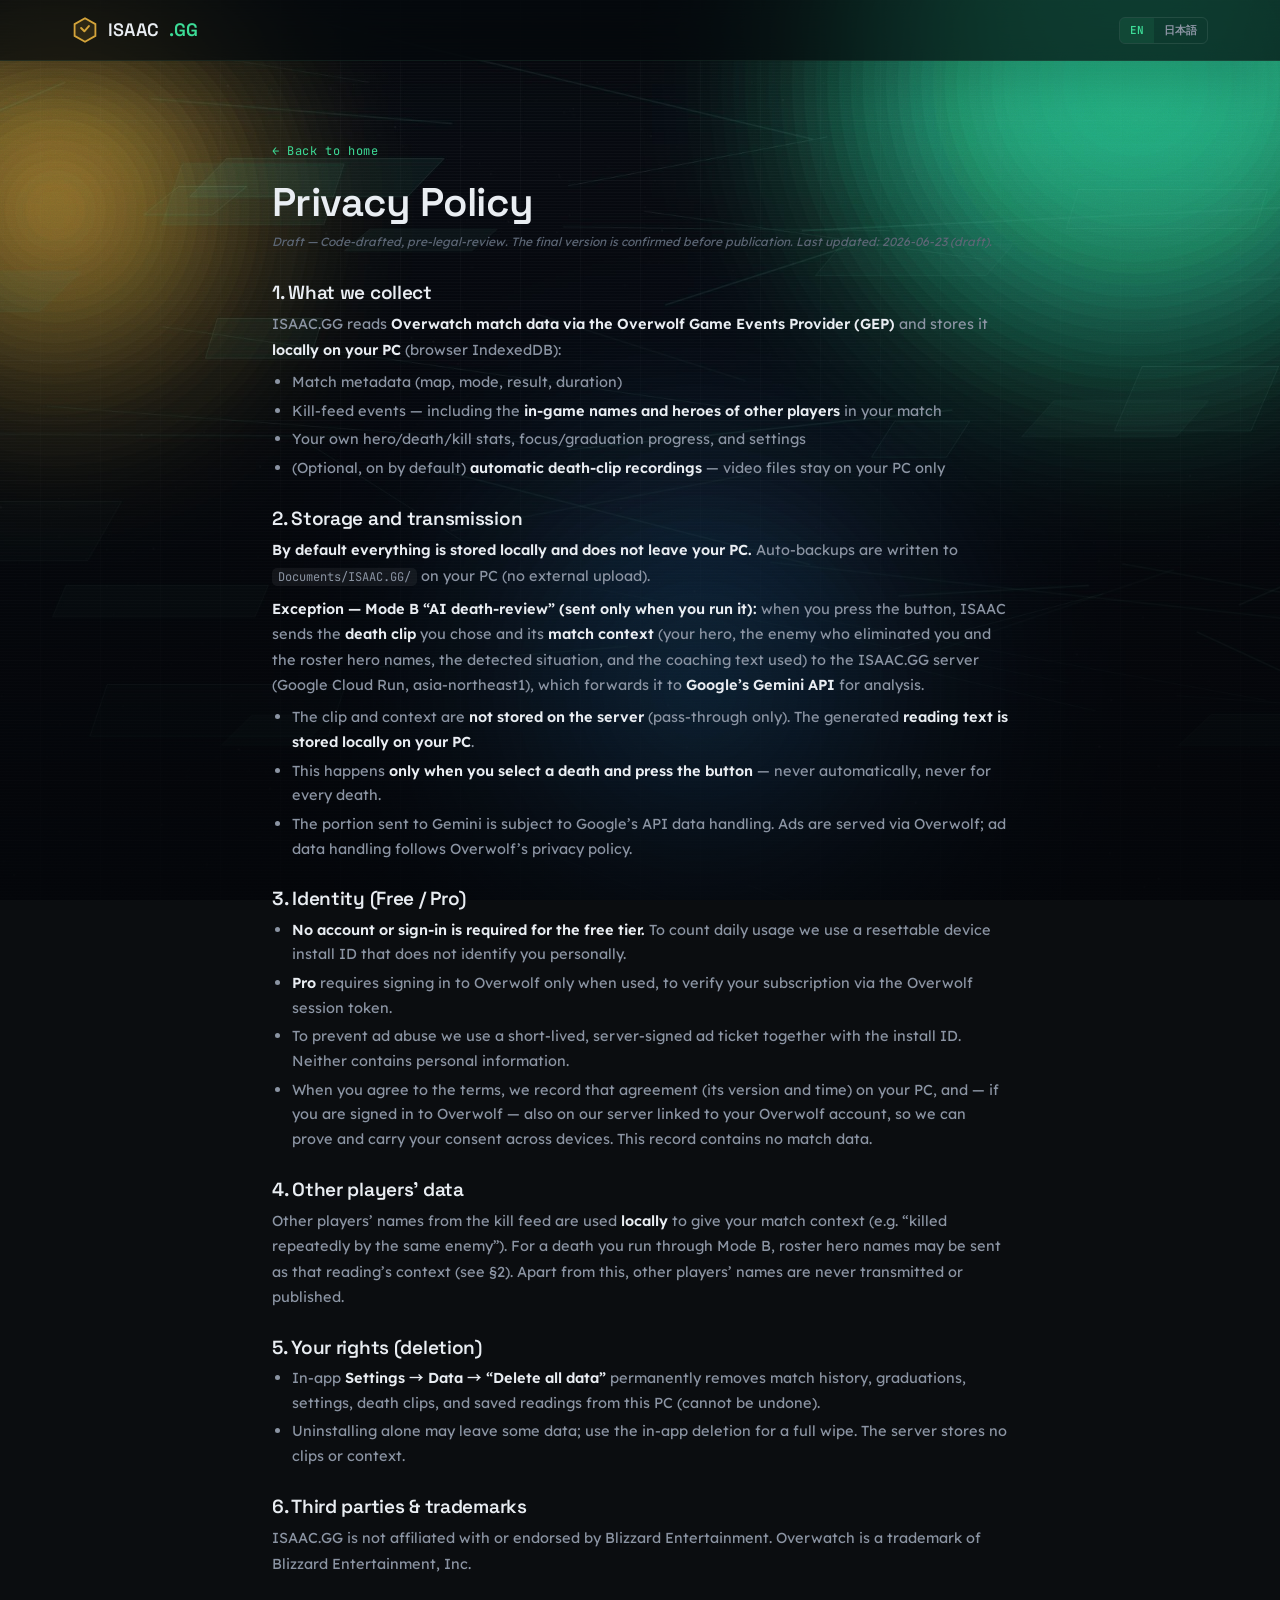
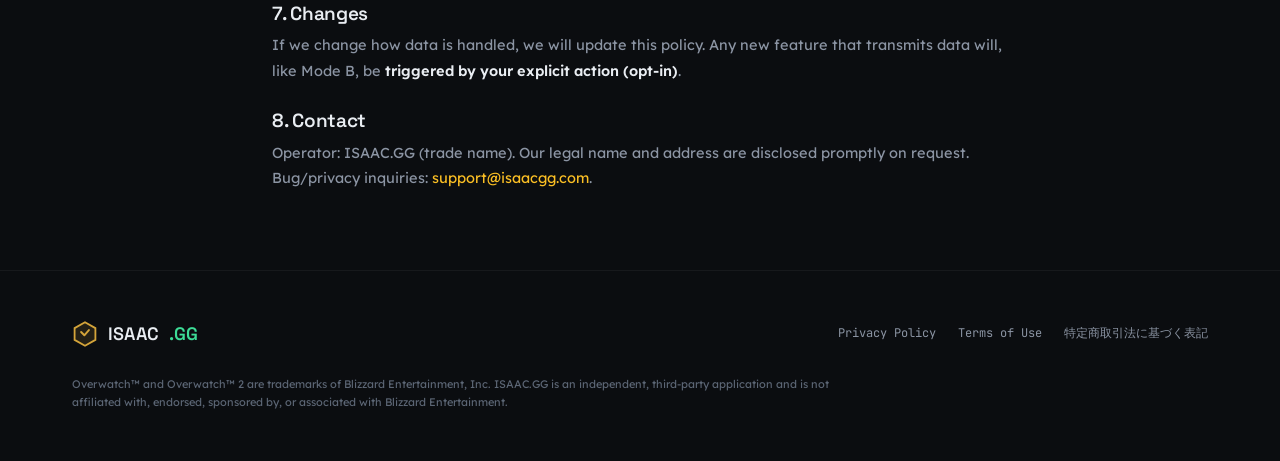
==== legal/privacy.html @ 97b81560 "ISAAC.GG marketing & legal site (initial) — static landing + privacy/terms/tokushoho (JA/EN). No app" ====
<!doctype html>
<html lang="en" class="lang-en">
  <head>
    <meta charset="utf-8" />
    <meta name="viewport" content="width=device-width, initial-scale=1" />
    <title>Privacy Policy — ISAAC.GG</title>
    <meta name="robots" content="index" />
    <link rel="preconnect" href="https://fonts.googleapis.com" />
    <link rel="preconnect" href="https://fonts.gstatic.com" crossorigin />
    <link href="https://fonts.googleapis.com/css2?family=Space+Grotesk:wght@500;600;700&family=Lexend:wght@300;400;500;600&family=JetBrains+Mono:wght@500;600&family=Noto+Sans+JP:wght@400;500;700&display=swap" rel="stylesheet" />
    <link rel="stylesheet" href="../style.css" />
  </head>
  <body>
    <div class="atm"></div>
    <div class="grain"></div>

    <header>
      <div class="wrap nav">
        <a class="brand" href="../index.html">
          <svg class="shield" viewBox="0 0 20 20" fill="none" aria-hidden="true">
            <path d="M10 1L18 5.5V14.5L10 19L2 14.5V5.5L10 1Z" stroke="#d4a43a" stroke-width="1.4" fill="rgba(212,164,58,0.12)" />
            <path d="M7 8.5L9.5 11L13 7" stroke="#d4a43a" stroke-width="1.5" stroke-linecap="round" stroke-linejoin="round" />
          </svg>
          ISAAC<span class="gg">.GG</span>
        </a>
        <div class="langsw" style="margin-left:auto">
          <button data-lang-btn="en">EN</button>
          <button data-lang-btn="ja">日本語</button>
        </div>
      </div>
    </header>

    <main class="legal">
      <div class="wrap">
        <a class="back" href="../index.html">← <span class="t-en">Back to home</span><span class="t-ja">ホームへ戻る</span></a>

        <!-- ===== English ===== -->
        <div class="t-en">
          <h1>Privacy Policy</h1>
          <p class="status">Draft — Code-drafted, pre-legal-review. The final version is confirmed before publication. Last updated: 2026-06-23 (draft).</p>

          <h2>1. What we collect</h2>
          <p>ISAAC.GG reads <b>Overwatch match data via the Overwolf Game Events Provider (GEP)</b> and stores it <b>locally on your PC</b> (browser IndexedDB):</p>
          <ul>
            <li>Match metadata (map, mode, result, duration)</li>
            <li>Kill-feed events — including the <b>in-game names and heroes of other players</b> in your match</li>
            <li>Your own hero/death/kill stats, focus/graduation progress, and settings</li>
            <li>(Optional, on by default) <b>automatic death-clip recordings</b> — video files stay on your PC only</li>
          </ul>

          <h2>2. Storage and transmission</h2>
          <p><b>By default everything is stored locally and does not leave your PC.</b> Auto-backups are written to <code>Documents/ISAAC.GG/</code> on your PC (no external upload).</p>
          <p><b>Exception — Mode B “AI death-review” (sent only when you run it):</b> when you press the button, ISAAC sends the <b>death clip</b> you chose and its <b>match context</b> (your hero, the enemy who eliminated you and the roster hero names, the detected situation, and the coaching text used) to the ISAAC.GG server (Google Cloud Run, asia-northeast1), which forwards it to <b>Google’s Gemini API</b> for analysis.</p>
          <ul>
            <li>The clip and context are <b>not stored on the server</b> (pass-through only). The generated <b>reading text is stored locally on your PC</b>.</li>
            <li>This happens <b>only when you select a death and press the button</b> — never automatically, never for every death.</li>
            <li>The portion sent to Gemini is subject to Google’s API data handling. Ads are served via Overwolf; ad data handling follows Overwolf’s privacy policy.</li>
          </ul>

          <h2>3. Identity (Free / Pro)</h2>
          <ul>
            <li><b>No account or sign-in is required for the free tier.</b> To count daily usage we use a resettable device install ID that does not identify you personally.</li>
            <li><b>Pro</b> requires signing in to Overwolf only when used, to verify your subscription via the Overwolf session token.</li>
            <li>To prevent ad abuse we use a short-lived, server-signed ad ticket together with the install ID. Neither contains personal information.</li>
            <li>When you agree to the terms, we record that agreement (its version and time) on your PC, and — if you are signed in to Overwolf — also on our server linked to your Overwolf account, so we can prove and carry your consent across devices. This record contains no match data.</li>
          </ul>

          <h2>4. Other players’ data</h2>
          <p>Other players’ names from the kill feed are used <b>locally</b> to give your match context (e.g. “killed repeatedly by the same enemy”). For a death you run through Mode B, roster hero names may be sent as that reading’s context (see §2). Apart from this, other players’ names are never transmitted or published.</p>

          <h2>5. Your rights (deletion)</h2>
          <ul>
            <li>In-app <b>Settings → Data → “Delete all data”</b> permanently removes match history, graduations, settings, death clips, and saved readings from this PC (cannot be undone).</li>
            <li>Uninstalling alone may leave some data; use the in-app deletion for a full wipe. The server stores no clips or context.</li>
          </ul>

          <h2>6. Third parties &amp; trademarks</h2>
          <p>ISAAC.GG is not affiliated with or endorsed by Blizzard Entertainment. Overwatch is a trademark of Blizzard Entertainment, Inc.</p>

          <h2>7. Changes</h2>
          <p>If we change how data is handled, we will update this policy. Any new feature that transmits data will, like Mode B, be <b>triggered by your explicit action (opt-in)</b>.</p>

          <h2>8. Contact</h2>
          <p>Operator: ISAAC.GG (trade name). Our legal name and address are disclosed promptly on request. Bug/privacy inquiries: <span class="blank">support@isaacgg.com</span>.</p>
        </div>

        <!-- ===== 日本語 ===== -->
        <div class="t-ja">
          <h1>プライバシーポリシー</h1>
          <p class="status">草案 — Code 起草・弁護士確認前。最終版は公開前に確定します。最終更新: 2026-06-23（草案）。</p>

          <h2>1. 収集する情報</h2>
          <p>ISAAC.GG は <b>Overwolf Game Events Provider (GEP) 経由で Overwatch の試合データ</b>を読み取り、<b>あなたの PC 内（ブラウザの IndexedDB）にローカル保存</b>します。</p>
          <ul>
            <li>試合のメタ情報（マップ・モード・勝敗・時間）</li>
            <li>キルフィード上のイベント（同じ試合の<b>他プレイヤーのゲーム内名・使用ヒーロー</b>を含みます）</li>
            <li>あなた自身のヒーロー・デス・キル等の統計、フォーカス／卒業の進捗、設定</li>
            <li>（任意・既定オン）<b>デス前後の自動録画クリップ</b>（動画ファイルはあなたの PC 内のみ）</li>
          </ul>

          <h2>2. 情報の保存場所と送信</h2>
          <p><b>既定ではすべてローカル保存で、あなたの PC を出ません。</b> 自動バックアップはあなたの PC の <code>Documents/ISAAC.GG/</code> に書き出されます（外部送信なし）。</p>
          <p><b>例外 — Mode B「AI デス読み解き」（実行したときだけ送信）：</b> ボタンを押したときに限り、選んだ<b>デスクリップ</b>とその<b>試合文脈</b>（あなたの使用ヒーロー、あなたを倒した敵とロスター上のヒーロー名、検出された戦況、読み解きに使うコーチング知識のテキスト）を ISAAC.GG のサーバー（Google Cloud Run, asia-northeast1）に送信し、サーバーが <b>Google の Gemini API</b> に転送して読み解きを生成します。</p>
          <ul>
            <li>クリップ・文脈は<b>サーバーに保存しません</b>（処理のための通過のみ）。生成された<b>読み解きテキストはあなたの PC にローカル保存</b>されます。</li>
            <li>送信は<b>あなたがデスを選んでボタンを押したときだけ</b>発生します。自動送信や全デスの送信はしません。</li>
            <li>Gemini への送信分は Google の API データ取り扱いに従います。広告は Overwolf 経由で表示され、その取り扱いは Overwolf のプライバシーポリシーに従います。</li>
          </ul>

          <h2>3. 身元の扱い（無料 / Pro）</h2>
          <ul>
            <li><b>無料の利用にアカウント登録・ログインは不要です。</b> 1 日の利用回数を数えるため、リセット可能な端末のインストール ID を用います（個人を特定しません）。</li>
            <li><b>Pro</b> を使うときのみ Overwolf へのログインが必要で、セッショントークンで購読の有無を確認します。</li>
            <li>広告の不正対策として、サーバー署名付きの一時的な広告チケットと上記インストール ID を用います。いずれも個人情報を含みません。</li>
            <li>規約に同意すると、その同意（バージョンと日時）をあなたの PC に記録し、Overwolf にログイン済みの場合はあなたの Overwolf アカウントに紐づけてサーバーにも保存します（同意の証跡・端末間の引き継ぎのため）。この記録に試合データは含まれません。</li>
          </ul>

          <h2>4. 他プレイヤーのデータ</h2>
          <p>キルフィード由来の他プレイヤー名は、あなたの試合の文脈（例:「同じ敵に倒され続けた」）を示すために<b>ローカルで</b>使用します。Mode B を実行したデスについては、ロスター上のヒーロー名がその読み解きの文脈として送信される場合があります（§2）。これら以外で他プレイヤー名を外部に送信・公開することはありません。</p>

          <h2>5. あなたの権利（削除）</h2>
          <ul>
            <li>アプリ内の <b>設定 → データ →「すべてのデータを削除」</b>で、試合履歴・卒業記録・設定・デスクリップ動画・保存済みの読み解き結果をこの PC から完全に削除できます（取り消し不可）。</li>
            <li>アンインストールだけでは一部データが残る場合があるため、完全削除は上記機能を使ってください。サーバーにはクリップ・文脈を保存していません。</li>
          </ul>

          <h2>6. 第三者・商標</h2>
          <p>ISAAC.GG は Blizzard Entertainment と提携・承認関係にありません。Overwatch は Blizzard Entertainment, Inc. の商標です。</p>

          <h2>7. 変更</h2>
          <p>データの取り扱いを変える場合は本ポリシーを改定します。新たにサーバー送信を伴う機能を追加するときは、Mode B と同様に<b>あなたの明示的な操作（オプトイン）を起点</b>とします。</p>

          <h2>8. 問い合わせ</h2>
          <p>運営者: ISAAC.GG（商号）。正式名称・所在地はご請求があれば遅滞なく開示します。不具合・プライバシーに関するお問い合わせ: <span class="blank">support@isaacgg.com</span>。</p>
        </div>
      </div>
    </main>

    <footer>
      <div class="wrap">
        <div class="foot-top">
          <a class="brand" href="../index.html">
            <svg class="shield" viewBox="0 0 20 20" fill="none" aria-hidden="true">
              <path d="M10 1L18 5.5V14.5L10 19L2 14.5V5.5L10 1Z" stroke="#d4a43a" stroke-width="1.4" fill="rgba(212,164,58,0.12)" />
              <path d="M7 8.5L9.5 11L13 7" stroke="#d4a43a" stroke-width="1.5" stroke-linecap="round" stroke-linejoin="round" />
            </svg>
            ISAAC<span class="gg">.GG</span>
          </a>
          <div class="foot-links">
            <a href="privacy.html"><span class="t-en">Privacy Policy</span><span class="t-ja">プライバシーポリシー</span></a>
            <a href="terms.html"><span class="t-en">Terms of Use</span><span class="t-ja">利用規約</span></a>
            <a href="tokushoho.html">特定商取引法に基づく表記</a>
          </div>
        </div>
        <p class="disclaimer">Overwatch™ and Overwatch™ 2 are trademarks of Blizzard Entertainment, Inc. ISAAC.GG is an independent, third-party application and is not affiliated with, endorsed, sponsored by, or associated with Blizzard Entertainment.</p>
      </div>
    </footer>

    <script src="../site.js"></script>
  </body>
</html>
---- style.css ----
/* ISAAC.GG site — Tactical HUD / "Focus Cockpit" direction (app tokens.ts).
   Near-black #0b0d10, mint #3ddc97 as the one sharp accent, gold crest, semantic colors.
   Space Grotesk (display/numbers) + Lexend (body) + JetBrains Mono (HUD labels: coords, timestamps, status).
   PC-first sizing — type is deliberately restrained (no oversized display). HUD chrome: thin rules,
   corner brackets, a faint coordinate grid, kill-feed ticker, status pips. */

:root {
  --base: #0b0d10;
  --surface: #11141a;
  --glass: rgba(17, 21, 28, 0.74);
  --rail: rgba(255, 255, 255, 0.022);

  --mint: #3ddc97;
  --mint-tint: #7ef0c0;
  --mint-bg: rgba(61, 220, 151, 0.08);
  --mint-line: rgba(61, 220, 151, 0.28);
  --red: #f87171;
  --amber: #fbbf24;
  --gold: #d4a43a;
  --gold-bright: #ecc869;
  --gold-bg: rgba(212, 164, 58, 0.08);

  --ink: #e9edf2;
  --muted: #8b94a3;
  --faint: #5c6675;
  --line: rgba(255, 255, 255, 0.09);
  --line2: rgba(255, 255, 255, 0.05);

  --display: 'Space Grotesk', 'Lexend', 'Noto Sans JP', sans-serif;
  --sans: 'Lexend', 'Noto Sans JP', 'Hiragino Sans', 'Yu Gothic UI', system-ui, sans-serif;
  --mono: 'JetBrains Mono', ui-monospace, Consolas, monospace;
  --maxw: 1200px;
}
* { box-sizing: border-box; }
html { scroll-behavior: smooth; }
body {
  margin: 0; background: var(--base); color: var(--ink);
  font-family: var(--sans); font-size: 15px; line-height: 1.62; -webkit-font-smoothing: antialiased; overflow-x: hidden;
}

/* i18n */
.lang-en .t-ja { display: none !important; }
.lang-ja .t-en { display: none !important; }

/* atmosphere: mint radials + faint coordinate grid over near-black */
.atm {
  position: fixed; inset: 0; z-index: 0; pointer-events: none;
  background:
    linear-gradient(180deg, rgba(3, 5, 9, 0.12), rgba(3, 5, 9, 0.72) 72%, rgba(3, 5, 9, 0.88)),
    radial-gradient(50% 42% at 85% 4%, rgba(61, 220, 151, 0.06), transparent 62%),
    radial-gradient(44% 38% at 8% 16%, rgba(212, 164, 58, 0.035), transparent 60%),
    url("assets/bg-atmosphere.jpg") center top / cover fixed no-repeat,
    linear-gradient(180deg, #0b0e14, #07090e 66%);
}
.grid-bg {
  position: fixed; inset: 0; z-index: 1; pointer-events: none; opacity: 0.42;
  background-image:
    linear-gradient(rgba(255,255,255,0.018) 1px, transparent 1px),
    linear-gradient(90deg, rgba(255,255,255,0.018) 1px, transparent 1px);
  background-size: 64px 64px;
  mask-image: radial-gradient(circle at 58% 26%, #000 0%, transparent 74%);
  -webkit-mask-image: radial-gradient(circle at 58% 26%, #000 0%, transparent 74%);
}
.grain {
  position: fixed; inset: 0; z-index: 1; pointer-events: none; opacity: 0.33; mix-blend-mode: overlay;
  background-image: url("data:image/svg+xml,%3Csvg xmlns='http://www.w3.org/2000/svg' width='160' height='160'%3E%3Cfilter id='n'%3E%3CfeTurbulence type='fractalNoise' baseFrequency='0.85' numOctaves='2' stitchTiles='stitch'/%3E%3C/filter%3E%3Crect width='100%25' height='100%25' filter='url(%23n)' opacity='0.3'/%3E%3C/svg%3E");
}
header, main, footer { position: relative; z-index: 2; }
.wrap { width: 100%; max-width: var(--maxw); margin: 0 auto; padding: 0 32px; }
a { color: inherit; text-decoration: none; }

/* HUD type */
.mono { font-family: var(--mono); }
.label { font-family: var(--mono); font-size: 11px; font-weight: 600; letter-spacing: 0.18em; text-transform: uppercase; color: var(--mint); }
.label.gold { color: var(--gold); }
.label.dim { color: var(--faint); }
h1, h2, h3 { font-family: var(--display); font-weight: 600; line-height: 1.08; letter-spacing: -0.015em; margin: 0; }
h1 { font-size: clamp(30px, 4vw, 50px); }
h2 { font-size: clamp(23px, 2.6vw, 33px); }
h3 { font-size: 18px; }
.lede { color: var(--muted); font-size: 16px; line-height: 1.7; max-width: 46ch; }
.num-xl { font-family: var(--display); font-weight: 600; font-size: clamp(34px, 4.4vw, 52px); letter-spacing: -0.02em; line-height: 1; }

/* status pip */
.pip { display: inline-flex; align-items: center; gap: 7px; font-family: var(--mono); font-size: 11px; letter-spacing: 0.08em; color: var(--muted); }
.pip::before { content: ''; width: 7px; height: 7px; border-radius: 50%; background: var(--mint); box-shadow: 0 0 8px var(--mint); }

/* buttons */
.btn { display: inline-flex; align-items: center; gap: 9px; font-family: var(--sans); font-weight: 600; font-size: 14px; padding: 11px 20px; border-radius: 8px; cursor: pointer; border: 1px solid transparent; transition: transform .18s ease, box-shadow .18s ease, background .18s ease, border-color .18s ease; }
.btn-mint { background: linear-gradient(180deg, var(--mint-tint), var(--mint)); color: #06211a; box-shadow: 0 8px 24px rgba(61, 220, 151, 0.22); }
.btn-mint:hover { transform: translateY(-2px); box-shadow: 0 14px 34px rgba(61, 220, 151, 0.36); }
.btn-gold { background: linear-gradient(180deg, var(--gold-bright), var(--gold)); color: #1a1405; box-shadow: 0 8px 24px rgba(212, 164, 58, 0.22); }
.btn-gold:hover { transform: translateY(-2px); box-shadow: 0 14px 34px rgba(212, 164, 58, 0.36); }
.txtlink { font-family: var(--mono); font-size: 12.5px; letter-spacing: 0.04em; color: var(--ink); border-bottom: 1px solid var(--line); padding-bottom: 3px; transition: border-color .2s ease, color .2s ease; }
.txtlink:hover { border-color: var(--mint); color: var(--mint); }

/* HUD panel with corner brackets */
.panel { position: relative; background: var(--rail); border: 1px solid var(--line); }
.panel::before, .panel::after { content: ''; position: absolute; width: 12px; height: 12px; pointer-events: none; }
.panel::before { top: -1px; left: -1px; border-top: 2px solid var(--mint-line); border-left: 2px solid var(--mint-line); }
.panel::after { bottom: -1px; right: -1px; border-bottom: 2px solid var(--mint-line); border-right: 2px solid var(--mint-line); }

/* header */
header { position: sticky; top: 0; backdrop-filter: blur(18px); background: rgba(4, 7, 11, 0.72); border-bottom: 1px solid rgba(126, 240, 192, 0.08); box-shadow: 0 18px 60px rgba(0, 0, 0, 0.28); }
.nav { display: flex; align-items: center; gap: 16px; height: 60px; }
.brand { display: inline-flex; align-items: center; gap: 10px; font-family: var(--display); font-weight: 600; font-size: 18px; letter-spacing: 0.01em; }
.brand .gg { color: var(--mint); }
.shield { width: 26px; height: 26px; flex-shrink: 0; }
.nav-links { display: flex; gap: 22px; margin-left: auto; }
.nav-links a { font-family: var(--mono); font-size: 11.5px; letter-spacing: 0.05em; color: var(--muted); padding: 4px 0; transition: color .16s ease; }
.nav-links a:hover { color: var(--mint); }
.langsw { display: inline-flex; border: 1px solid var(--line); border-radius: 6px; overflow: hidden; }
.langsw button { background: none; border: 0; color: var(--muted); font-family: var(--mono); font-size: 11px; font-weight: 600; padding: 5px 10px; cursor: pointer; transition: background .15s ease, color .15s ease; }
.langsw button.active { background: var(--mint-bg); color: var(--mint); }
.nav-cta { padding: 8px 16px; }
.menu-btn { display: none; background: none; border: 1px solid var(--line); color: var(--ink); border-radius: 7px; padding: 6px 11px; cursor: pointer; font-size: 17px; }

/* hero — HUD overlay layout */
.hero {
  padding: clamp(56px, 7vw, 108px) 0 clamp(46px, 6vw, 86px);
  position: relative;
  overflow: hidden;
  isolation: isolate;
}
.hero::before,
.hero::after {
  content: '';
  position: absolute;
  inset: 0;
  pointer-events: none;
}
.hero::before {
  z-index: -2;
  background:
    linear-gradient(90deg, rgba(3, 5, 9, 0.88) 0%, rgba(5, 9, 14, 0.70) 35%, rgba(5, 9, 14, 0.14) 66%, rgba(3, 5, 9, 0.32) 100%),
    linear-gradient(180deg, rgba(3, 5, 9, 0.02), rgba(3, 5, 9, 0.54) 100%),
    url("assets/hero-cockpit.jpg") 58% center / cover no-repeat;
  filter: saturate(1.2) contrast(1.08);
  opacity: 1;
}
.hero::after {
  z-index: -1;
  background:
    radial-gradient(40% 50% at 76% 38%, rgba(61, 220, 151, 0.10), transparent 66%),
    radial-gradient(24% 30% at 88% 12%, rgba(212, 164, 58, 0.08), transparent 70%),
    linear-gradient(180deg, transparent 0%, rgba(3, 5, 9, 0.46) 96%);
}
.hero-grid { position: relative; z-index: 1; display: grid; grid-template-columns: 1.05fr 0.95fr; gap: 48px; align-items: center; }
.hero .label { display: block; margin-bottom: 16px; }
.hero h1 { max-width: 13ch; }
.hero h1 .ln2 { color: var(--mint); }
.hero .lede { margin: 20px 0 0; }
.hero-foot { display: flex; align-items: center; gap: 22px; flex-wrap: wrap; margin-top: 28px; }
.readout { display: flex; gap: 18px; flex-wrap: wrap; margin-top: 26px; padding-top: 18px; border-top: 1px solid var(--line2); }
.readout div { font-family: var(--mono); font-size: 11px; color: var(--faint); letter-spacing: 0.04em; }
.readout b { color: var(--mint); font-weight: 600; }
.crest { position: absolute; right: -4%; bottom: -10%; width: clamp(220px, 26vw, 360px); color: var(--gold); opacity: 0.025; pointer-events: none; z-index: -1; }

/* killfeed ticker */
.killfeed { font-family: var(--mono); font-size: 12px; border-left: 2px solid var(--mint-line); padding: 2px 0 2px 14px; margin-bottom: 22px; }
.killfeed .kfhead { color: var(--faint); letter-spacing: 0.16em; font-size: 10px; text-transform: uppercase; margin-bottom: 8px; }
.killfeed .kfrow { color: var(--muted); padding: 3px 0; display: flex; gap: 10px; }
.killfeed .kfrow .x { color: var(--red); }
.killfeed .kfrow .t { color: var(--faint); margin-left: auto; }

.visual { position: relative; }
.visual::before {
  content: '';
  position: absolute;
  inset: -30px -34px;
  border-radius: 28px;
  background:
    radial-gradient(circle at 62% 22%, rgba(61, 220, 151, 0.20), transparent 44%),
    linear-gradient(135deg, rgba(126, 240, 192, 0.14), transparent 34%, rgba(212, 164, 58, 0.08));
  filter: blur(12px);
  opacity: 0.78;
  pointer-events: none;
}

/* HUD card (death review) — hero centerpiece + reused as figure */
.card { position: relative; background: linear-gradient(180deg, rgba(17, 21, 28, 0.86), rgba(9, 13, 18, 0.78)); border: 1px solid rgba(126, 240, 192, 0.14); border-left: 3px solid var(--mint); border-radius: 8px; padding: 18px; box-shadow: 0 28px 70px rgba(0, 0, 0, 0.56), inset 0 1px 0 rgba(255, 255, 255, 0.05); backdrop-filter: blur(14px); }
.card.threat { border-left-color: var(--amber); }
.card.review { border-left-color: var(--gold); }
.card .tag { font-family: var(--mono); font-size: 10px; letter-spacing: 0.2em; text-transform: uppercase; color: var(--mint); }
.card.threat .tag { color: var(--amber); } .card.review .tag { color: var(--gold); }
.card .head { font-family: var(--display); font-size: 17px; font-weight: 600; margin: 8px 0 5px; letter-spacing: -0.01em; }
.card .body2 { font-size: 13px; color: var(--muted); line-height: 1.55; }
.card .row { display: flex; align-items: center; gap: 8px; margin-top: 12px; font-size: 11.5px; color: var(--faint); font-family: var(--mono); }
.badge { font-family: var(--sans); font-size: 10px; font-weight: 700; letter-spacing: 0.06em; padding: 3px 8px; border-radius: 5px; }
.badge.go { background: var(--mint-bg); color: var(--mint); }
.conf { margin-top: 12px; padding-top: 10px; border-top: 1px solid var(--line2); font-family: var(--mono); font-size: 10px; color: var(--faint); letter-spacing: 0.04em; }
.card + .card { margin-top: 12px; }
.card.threat { transform: none; }

/* sections */
section { padding: clamp(48px, 6vw, 84px) 0; }
.sec-head { margin-bottom: 36px; max-width: 640px; }
.sec-head .label { display: block; margin-bottom: 12px; }
.sec-head p { margin-top: 12px; }

/* feature panels — instrument cards */
.features { display: grid; grid-template-columns: repeat(3, 1fr); gap: 14px; }
.feat { padding: 22px 20px; border-radius: 10px; transition: transform .2s ease, border-color .2s ease, background .2s ease; }
.feat:hover { transform: translateY(-3px); background: var(--mint-bg); }
.feat:hover::before, .feat:hover::after { border-color: var(--mint); }
.feat .ico { width: 38px; height: 38px; border-radius: 9px; display: grid; place-items: center; background: var(--mint-bg); margin-bottom: 14px; }
.feat.gold .ico { background: var(--gold-bg); }
.feat .fl { font-family: var(--mono); font-size: 10px; letter-spacing: 0.14em; color: var(--faint); margin-bottom: 8px; }
.feat h3 { margin-bottom: 7px; }
.feat p { color: var(--muted); font-size: 13.5px; margin: 0; line-height: 1.6; }
.feat.wide { grid-column: span 3; display: grid; grid-template-columns: 1fr 1fr; gap: 22px; align-items: center; }
.feat.wide .pro-badge { font-family: var(--mono); font-size: 10px; letter-spacing: 0.18em; color: #1a1405; background: linear-gradient(180deg, var(--gold-bright), var(--gold)); padding: 3px 9px; border-radius: 999px; display: inline-block; margin-bottom: 10px; }

/* how it works — module steps */
.steps { display: grid; grid-template-columns: repeat(3, 1fr); gap: 14px; }
.step { padding: 24px 20px; border-radius: 10px; }
.step .sn { font-family: var(--display); font-size: 30px; font-weight: 600; color: var(--mint); opacity: 0.55; line-height: 1; margin-bottom: 12px; }
.step h3 { margin-bottom: 7px; }
.step p { color: var(--muted); font-size: 13.5px; margin: 0; }

/* philosophy */
.philo { display: grid; grid-template-columns: 1fr 1fr; gap: 14px; width: 100%; }
.col { border-radius: 10px; padding: 26px 24px; }
.col.dont::before, .col.dont::after { border-color: rgba(248,113,113,0.4); }
.col h3 { font-size: 19px; margin-bottom: 16px; }
.col.dont h3 { color: var(--red); } .col.do h3 { color: var(--mint); }
.col ul { margin: 0; padding: 0; list-style: none; }
.col li { display: flex; gap: 10px; padding: 8px 0; font-size: 14px; color: var(--ink); border-bottom: 1px solid var(--line2); }
.col li:last-child { border-bottom: 0; }
.mk { flex-shrink: 0; font-weight: 700; }

/* pricing */
.plans { display: grid; grid-template-columns: 1fr 1fr; gap: 14px; width: 100%; }
.plan { border-radius: 12px; padding: 26px 24px; }
.plan.pro { background: linear-gradient(180deg, var(--gold-bg), transparent 72%); }
.plan.pro::before, .plan.pro::after { border-color: rgba(212,164,58,0.5); }
.plan .name { font-family: var(--mono); font-size: 11px; letter-spacing: 0.16em; text-transform: uppercase; color: var(--muted); }
.plan.pro .name { color: var(--gold); }
.plan .price { font-family: var(--display); font-size: 34px; font-weight: 600; margin: 12px 0 2px; letter-spacing: -0.02em; }
.plan .price small { font-family: var(--mono); font-size: 12px; color: var(--faint); font-weight: 400; letter-spacing: 0; }
.plan .sub { color: var(--faint); font-size: 12.5px; margin-bottom: 18px; }
.plan ul { list-style: none; margin: 0 0 22px; padding: 0; }
.plan li { font-size: 13.5px; color: var(--muted); padding: 7px 0; display: flex; gap: 10px; }
.plan li b { color: var(--ink); font-weight: 600; }

/* faq */
#faq .sec-head { margin-left: auto; margin-right: auto; text-align: center; }
.faq { max-width: 800px; margin: 0 auto; }
.qa { border-bottom: 1px solid var(--line2); }
.qa:first-child { border-top: 1px solid var(--line); }
.qa button { width: 100%; text-align: left; background: none; border: 0; color: var(--ink); font-family: var(--sans); font-size: 15.5px; font-weight: 500; padding: 18px 0; cursor: pointer; display: flex; justify-content: space-between; gap: 16px; align-items: center; }
.qa .a { max-height: 0; overflow: hidden; transition: max-height .3s ease; color: var(--muted); font-size: 14px; line-height: 1.7; }
.qa.open .a { max-height: 320px; }
.qa .a p { margin: 0 0 18px; max-width: 64ch; }
.qa .pm { color: var(--mint); font-family: var(--mono); transition: transform .25s ease; flex-shrink: 0; }
.qa.open .pm { transform: rotate(45deg); }

/* closing */
.closing { text-align: center; padding: clamp(56px, 8vw, 110px) 0; }
.closing .panel { display: inline-block; padding: clamp(36px, 5vw, 56px) clamp(32px, 6vw, 72px); border-radius: 16px; }
.closing h2 { margin: 12px 0 22px; }

/* footer */
footer { border-top: 1px solid var(--line2); padding: 48px 0 38px; }
.foot-top { display: flex; justify-content: space-between; gap: 28px; flex-wrap: wrap; margin-bottom: 26px; }
.foot-links { display: flex; gap: 22px; flex-wrap: wrap; align-items: center; }
.foot-links a { font-family: var(--mono); font-size: 12px; color: var(--muted); }
.foot-links a:hover { color: var(--mint); }
.disclaimer { font-size: 11px; color: var(--faint); line-height: 1.7; max-width: 780px; }
.copy { font-family: var(--mono); font-size: 10.5px; color: var(--faint); margin-top: 16px; letter-spacing: 0.04em; }

/* legal pages */
.legal { padding: clamp(40px, 6vw, 80px) 0 72px; }
.legal .wrap { max-width: 800px; }
.legal .back { font-family: var(--mono); font-size: 12px; color: var(--mint); letter-spacing: 0.05em; display: inline-block; margin-bottom: 20px; }
.legal h1 { font-family: var(--display); font-size: clamp(26px, 3.6vw, 40px); font-weight: 600; letter-spacing: -0.015em; margin-bottom: 6px; }
.legal .status { font-size: 12px; color: var(--faint); font-style: italic; margin-bottom: 30px; line-height: 1.7; }
.legal h2 { font-family: var(--display); font-size: 19px; font-weight: 600; color: var(--ink); margin: 28px 0 8px; }
.legal p { color: var(--muted); font-size: 14.5px; line-height: 1.75; margin: 8px 0; }
.legal ul { color: var(--muted); font-size: 14.5px; line-height: 1.7; padding-left: 20px; margin: 8px 0; }
.legal li { margin: 4px 0; }
.legal b, .legal strong { color: var(--ink); font-weight: 600; }
.legal a { color: var(--mint); }
.legal code { background: rgba(255, 255, 255, 0.06); padding: 1px 6px; border-radius: 5px; font-family: var(--mono); font-size: 12px; }
.legal .blank { color: var(--amber); }
.legal table { width: 100%; border-collapse: collapse; margin: 12px 0; }
.legal th, .legal td { text-align: left; vertical-align: top; padding: 11px; border-bottom: 1px solid var(--line2); font-size: 13.5px; }
.legal th { width: 34%; color: var(--ink); font-weight: 600; }
.legal td { color: var(--muted); }

/* reveal motion */
.rise { opacity: 0; transform: translateY(16px); transition: opacity .6s cubic-bezier(.2, .7, .2, 1), transform .6s cubic-bezier(.2, .7, .2, 1); }
.rise.in { opacity: 1; transform: none; }
.load .ld { opacity: 0; transform: translateY(12px); animation: ld .6s cubic-bezier(.2, .7, .2, 1) forwards; }
@keyframes ld { to { opacity: 1; transform: none; } }

@media (max-width: 860px) {
  .hero-grid { grid-template-columns: 1fr; gap: 34px; }
  .visual { order: 2; }
  .features, .steps { grid-template-columns: 1fr; }
  .feat.wide { grid-column: span 1; grid-template-columns: 1fr; }
  .philo, .plans { grid-template-columns: 1fr; }
  .card.threat { transform: none; }
  .nav-links, .nav-cta { display: none; }
  .nav-links.open { display: flex; position: absolute; top: 60px; left: 0; right: 0; flex-direction: column; gap: 0; background: rgba(11, 13, 16, 0.98); border-bottom: 1px solid var(--line); padding: 8px 32px 16px; }
  .nav-links.open a { padding: 13px 0; border-bottom: 1px solid var(--line2); }
  .menu-btn { display: inline-block; }
}
@media (prefers-reduced-motion: reduce) {
  .rise, .load .ld { opacity: 1 !important; transform: none !important; animation: none !important; transition: none !important; }
  html { scroll-behavior: auto; }
}

/* idea / story section (the AI-trainer analogy + reframe) */
.story { max-width: 940px; }
.story h2 { margin: 12px 0 0; }
.story h2 .dim { color: var(--faint); }
.story-grid { display: grid; grid-template-columns: 1.5fr 0.8fr; gap: 40px; align-items: center; margin-top: 30px; }
.story-grid p { color: var(--muted); font-size: 15.5px; line-height: 1.85; margin: 0 0 14px; }
.story-grid p:last-child { margin-bottom: 0; }
.story-grid p b { color: var(--ink); font-weight: 600; }
.swap-frame { padding: 26px 22px; border-radius: 12px; text-align: center; }
.swap-old { font-family: var(--mono); font-size: 13px; color: var(--faint); text-decoration: line-through; letter-spacing: 0.02em; }
.swap-arrow { color: var(--mint); margin: 12px 0; font-family: var(--mono); }
.swap-new { font-family: var(--display); font-size: clamp(19px, 2.4vw, 24px); font-weight: 600; color: var(--mint); letter-spacing: -0.01em; line-height: 1.15; }
@media (max-width: 860px) { .story-grid { grid-template-columns: 1fr; gap: 26px; } }

/* "what it measures" — instrument readout grid (detailed, real capabilities) */
.measures-grid { display: grid; grid-template-columns: repeat(2, 1fr); gap: 12px; }
.metric { padding: 18px 20px; border-radius: 10px; }
.metric .ml { font-family: var(--mono); font-size: 10.5px; letter-spacing: 0.12em; text-transform: uppercase; color: var(--mint); }
.metric.gold .ml { color: var(--gold); }
.metric h3 { font-size: 16px; margin: 7px 0 5px; }
.metric p { color: var(--muted); font-size: 13px; line-height: 1.6; margin: 0; }
@media (max-width: 860px) { .measures-grid { grid-template-columns: 1fr; } }

/* structured review fields (faithful to ModeBReading: what_happened / why / next_move) */
.card .rv { font-size: 12.5px; color: var(--muted); line-height: 1.5; margin-top: 9px; }
.card .rv .rl { font-family: var(--mono); font-size: 9px; letter-spacing: 0.14em; display: block; margin-bottom: 2px; color: var(--faint); }
.card .rv.next .rl { color: var(--mint); }
.figcap { font-family: var(--mono); font-size: 10px; letter-spacing: 0.06em; color: var(--faint); margin-top: 9px; text-align: right; }

/* faithful in-game death HUD card sections (DeathHud.tsx: Death Report + What Could Win This) */
.card .seclabel { font-family: var(--mono); font-size: 9px; font-weight: 600; letter-spacing: 0.16em; text-transform: uppercase; margin: 0 0 6px; }
.card .seclabel.report { color: var(--red); }
.card .seclabel.win { color: var(--mint); }
.card .chip { display: inline-block; font-family: var(--mono); font-size: 10px; color: var(--amber); border: 1px solid rgba(251,191,36,0.3); border-radius: 999px; padding: 2px 9px; margin-top: 9px; }
.card .sep { height: 1px; background: var(--line2); margin: 13px 0; }
.card .move { display: flex; align-items: flex-start; gap: 9px; margin-top: 9px; }
.card .move .mv { font-size: 13px; color: var(--ink); line-height: 1.5; }

/* "how it stays forward" proof points (what-could-win evidence) */
.proof { list-style: none; margin: 38px 0 0; padding: 0; display: grid; grid-template-columns: repeat(2, minmax(0, 1fr)); gap: 14px; }
.proof li {
  position: relative;
  min-height: 104px;
  padding: 18px 18px 18px 58px;
  border: 1px solid rgba(126, 240, 192, 0.13);
  border-radius: 8px;
  background:
    linear-gradient(135deg, rgba(61, 220, 151, 0.105), rgba(9, 13, 18, 0.58) 48%, rgba(212, 164, 58, 0.035)),
    rgba(8, 12, 17, 0.52);
  box-shadow: 0 18px 42px rgba(0, 0, 0, 0.28), inset 0 1px 0 rgba(255, 255, 255, 0.045);
  color: var(--ink);
  display: flex;
  align-items: center;
  gap: 12px;
  font-size: 14px;
  line-height: 1.58;
  backdrop-filter: blur(10px);
}
.proof li::before,
.proof li::after {
  content: '';
  position: absolute;
  width: 13px;
  height: 13px;
  pointer-events: none;
}
.proof li::before { top: -1px; left: -1px; border-top: 2px solid rgba(61, 220, 151, 0.55); border-left: 2px solid rgba(61, 220, 151, 0.55); }
.proof li::after { right: -1px; bottom: -1px; border-right: 2px solid rgba(212, 164, 58, 0.36); border-bottom: 2px solid rgba(212, 164, 58, 0.36); }
.proof .ck {
  position: absolute;
  left: 18px;
  top: 50%;
  transform: translateY(-50%);
  width: 26px;
  height: 26px;
  border-radius: 50%;
  display: grid;
  place-items: center;
  color: #071711;
  background: linear-gradient(180deg, var(--mint-tint), var(--mint));
  box-shadow: 0 0 24px rgba(61, 220, 151, 0.30);
  flex-shrink: 0;
  font-weight: 700;
}
.proof b { color: var(--ink); font-weight: 600; }
@media (max-width: 860px) { .proof { grid-template-columns: 1fr; } }
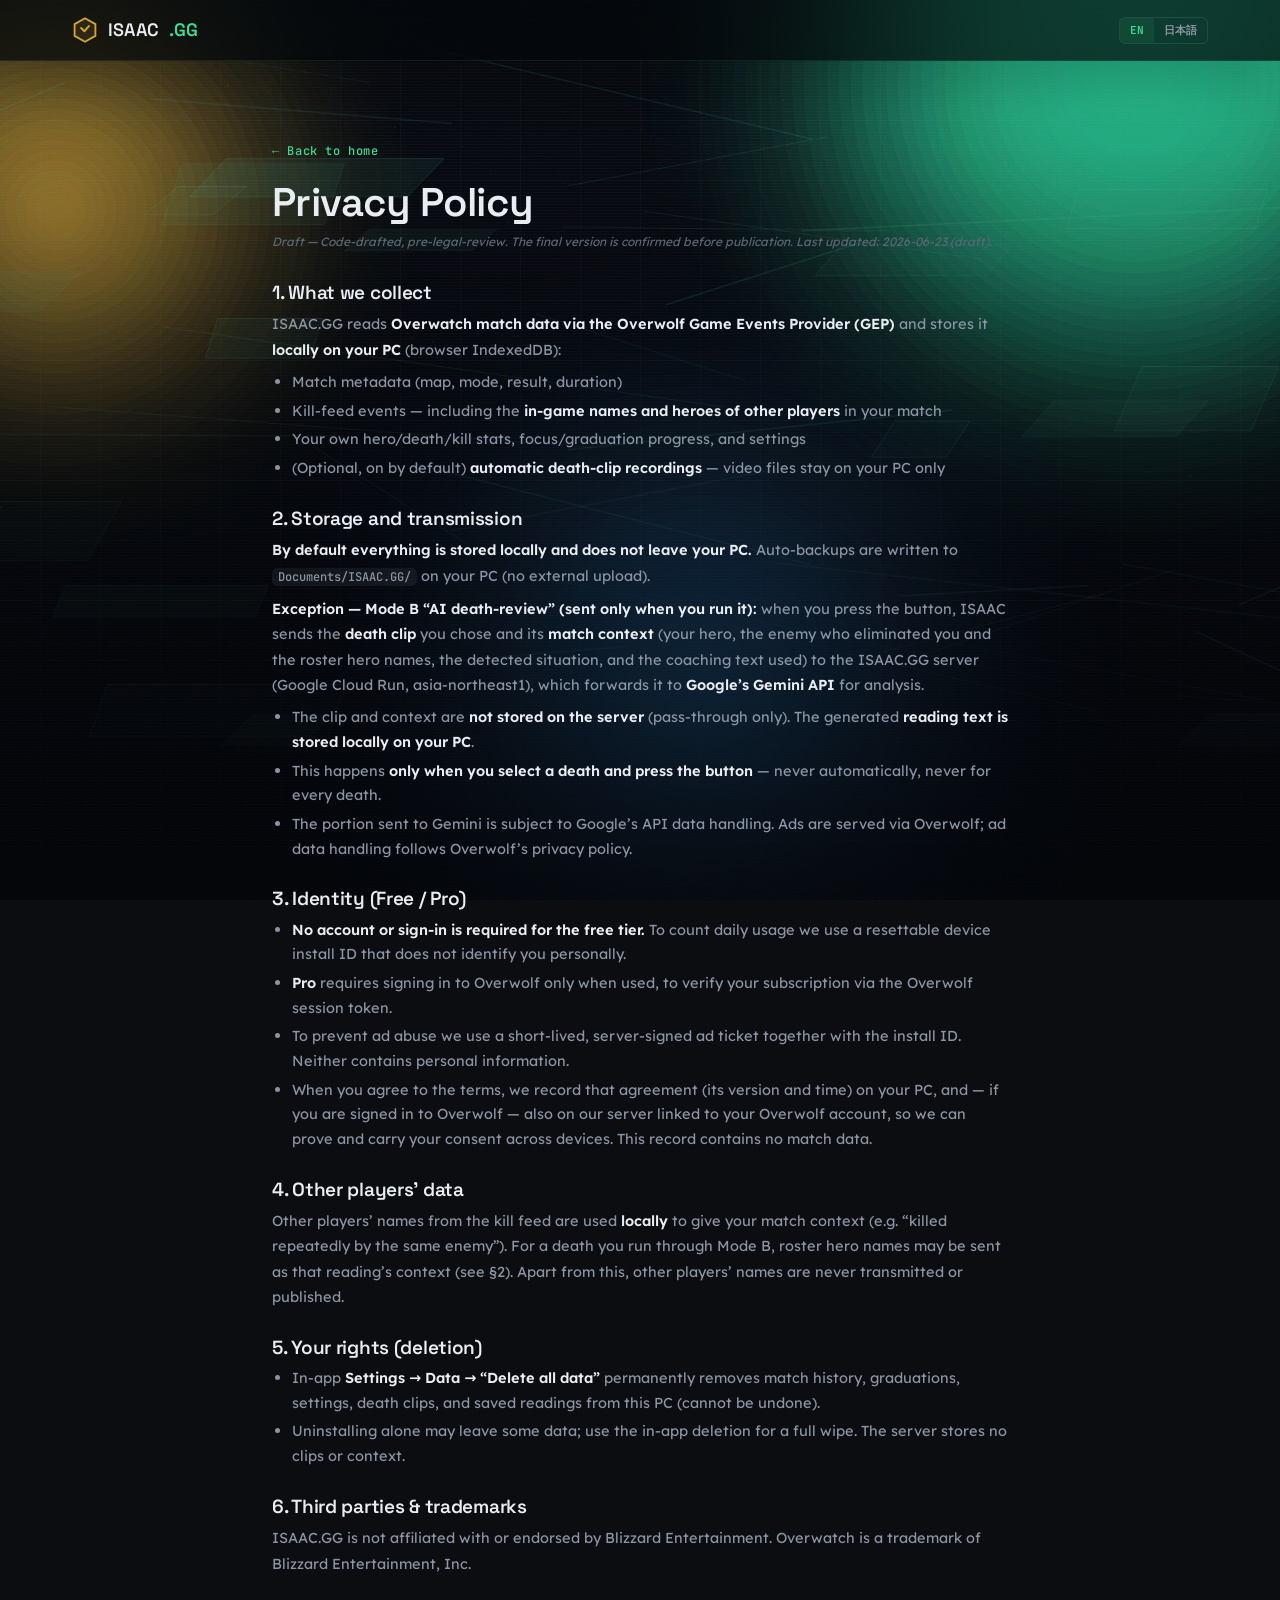
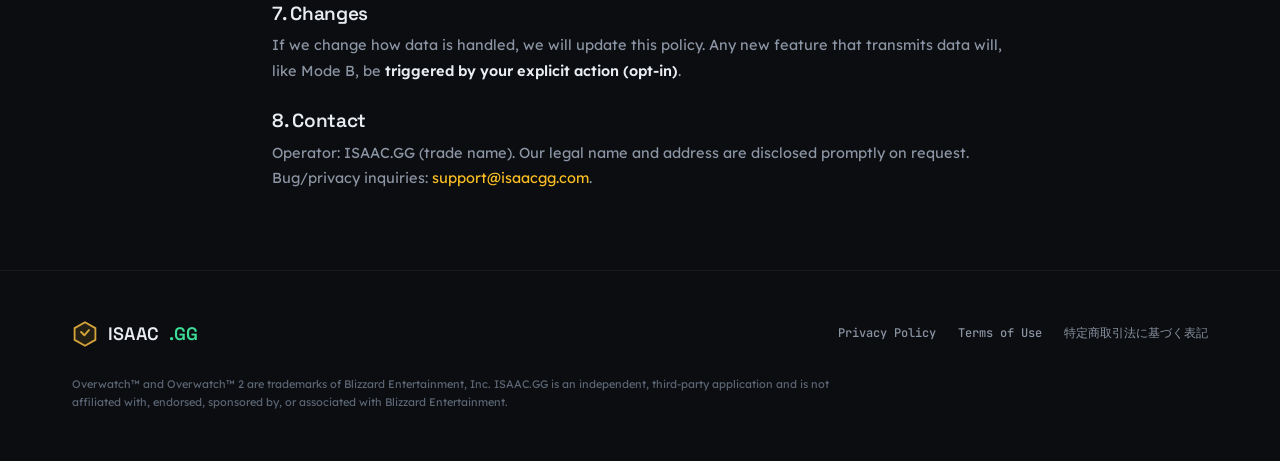
==== commit b04dd39b: "Self-host fonts (drop Google Fonts; JA uses system fonts) — no third-party request / no cookies Co-A" ====
--- a/legal/privacy.html
+++ b/legal/privacy.html
@@ -5,9 +5,7 @@
     <meta name="viewport" content="width=device-width, initial-scale=1" />
     <title>Privacy Policy — ISAAC.GG</title>
     <meta name="robots" content="index" />
-    <link rel="preconnect" href="https://fonts.googleapis.com" />
-    <link rel="preconnect" href="https://fonts.gstatic.com" crossorigin />
-    <link href="https://fonts.googleapis.com/css2?family=Space+Grotesk:wght@500;600;700&family=Lexend:wght@300;400;500;600&family=JetBrains+Mono:wght@500;600&family=Noto+Sans+JP:wght@400;500;700&display=swap" rel="stylesheet" />
+    <!-- fonts self-hosted via style.css @font-face (no third-party request / no cookies) -->
     <link rel="stylesheet" href="../style.css" />
   </head>
   <body>
--- a/style.css
+++ b/style.css
@@ -3,6 +3,18 @@
    Space Grotesk (display/numbers) + Lexend (body) + JetBrains Mono (HUD labels: coords, timestamps, status).
    PC-first sizing — type is deliberately restrained (no oversized display). HUD chrome: thin rules,
    corner brackets, a faint coordinate grid, kill-feed ticker, status pips. */
+
+/* Self-hosted fonts — no third-party (Google) request, so the site sets no tracking cookies.
+   Latin: Space Grotesk / Lexend / JetBrains Mono (woff2 in assets/fonts/). Japanese: system fonts. */
+@font-face { font-family: 'Space Grotesk'; font-style: normal; font-weight: 500; font-display: swap; src: url('assets/fonts/space-grotesk-latin-500-normal.woff2') format('woff2'); }
+@font-face { font-family: 'Space Grotesk'; font-style: normal; font-weight: 600; font-display: swap; src: url('assets/fonts/space-grotesk-latin-600-normal.woff2') format('woff2'); }
+@font-face { font-family: 'Space Grotesk'; font-style: normal; font-weight: 700; font-display: swap; src: url('assets/fonts/space-grotesk-latin-700-normal.woff2') format('woff2'); }
+@font-face { font-family: 'Lexend'; font-style: normal; font-weight: 300; font-display: swap; src: url('assets/fonts/lexend-latin-300-normal.woff2') format('woff2'); }
+@font-face { font-family: 'Lexend'; font-style: normal; font-weight: 400; font-display: swap; src: url('assets/fonts/lexend-latin-400-normal.woff2') format('woff2'); }
+@font-face { font-family: 'Lexend'; font-style: normal; font-weight: 500; font-display: swap; src: url('assets/fonts/lexend-latin-500-normal.woff2') format('woff2'); }
+@font-face { font-family: 'Lexend'; font-style: normal; font-weight: 600; font-display: swap; src: url('assets/fonts/lexend-latin-600-normal.woff2') format('woff2'); }
+@font-face { font-family: 'JetBrains Mono'; font-style: normal; font-weight: 500; font-display: swap; src: url('assets/fonts/jetbrains-mono-latin-500-normal.woff2') format('woff2'); }
+@font-face { font-family: 'JetBrains Mono'; font-style: normal; font-weight: 600; font-display: swap; src: url('assets/fonts/jetbrains-mono-latin-600-normal.woff2') format('woff2'); }
 
 :root {
   --base: #0b0d10;
@@ -26,8 +38,8 @@
   --line: rgba(255, 255, 255, 0.09);
   --line2: rgba(255, 255, 255, 0.05);
 
-  --display: 'Space Grotesk', 'Lexend', 'Noto Sans JP', sans-serif;
-  --sans: 'Lexend', 'Noto Sans JP', 'Hiragino Sans', 'Yu Gothic UI', system-ui, sans-serif;
+  --display: 'Space Grotesk', 'Lexend', 'Hiragino Sans', 'Yu Gothic UI', 'Yu Gothic', Meiryo, system-ui, sans-serif;
+  --sans: 'Lexend', 'Hiragino Sans', 'Yu Gothic UI', 'Yu Gothic', Meiryo, system-ui, sans-serif;
   --mono: 'JetBrains Mono', ui-monospace, Consolas, monospace;
   --maxw: 1200px;
 }
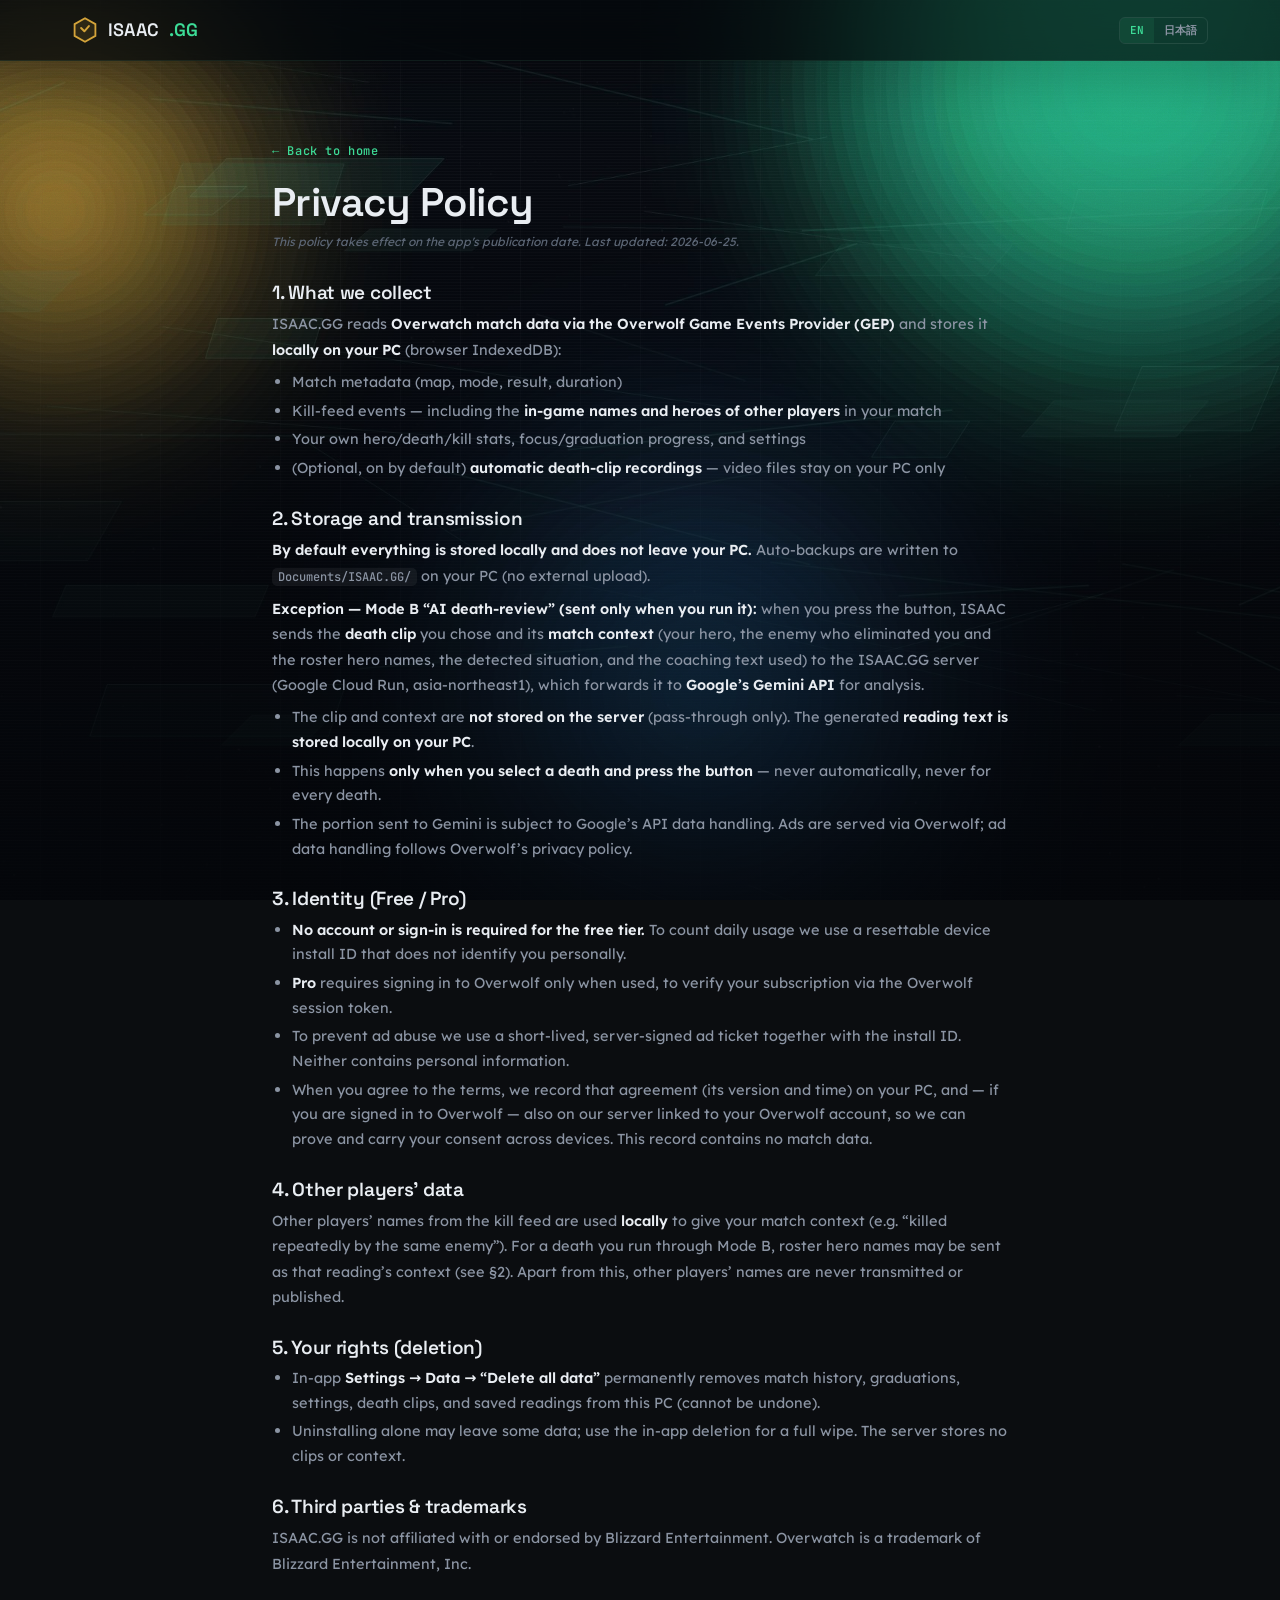
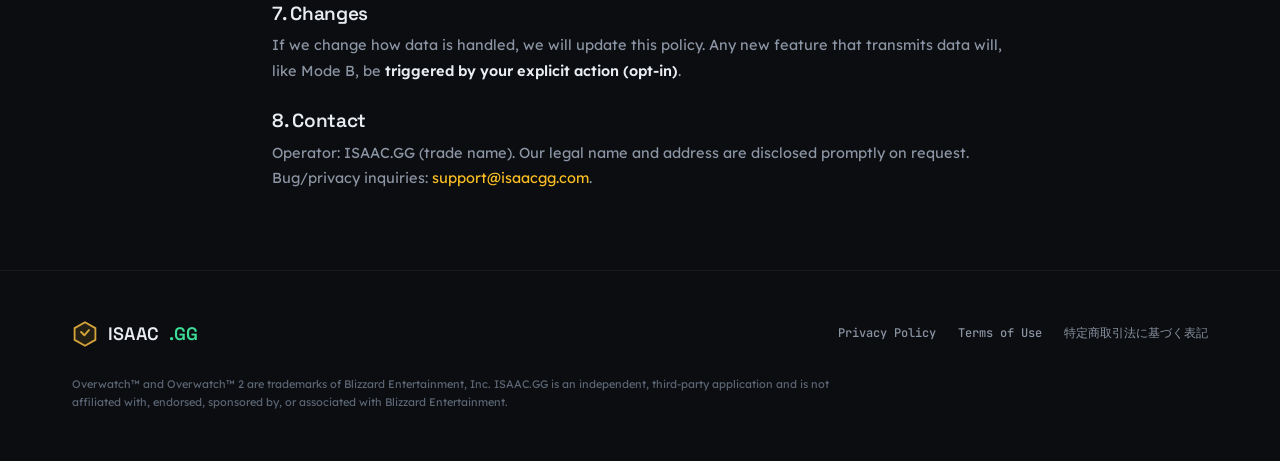
==== commit a00b61dd: "deploy: CTA を Download Now に + 法務ページ最終化 (app #193 を反映) - CTA 3箇所: Get it on Overwolf / Overwolf で入手 " ====
--- a/legal/privacy.html
+++ b/legal/privacy.html
@@ -35,7 +35,7 @@
         <!-- ===== English ===== -->
         <div class="t-en">
           <h1>Privacy Policy</h1>
-          <p class="status">Draft — Code-drafted, pre-legal-review. The final version is confirmed before publication. Last updated: 2026-06-23 (draft).</p>
+          <p class="status">This policy takes effect on the app's publication date. Last updated: 2026-06-25.</p>
 
           <h2>1. What we collect</h2>
           <p>ISAAC.GG reads <b>Overwatch match data via the Overwolf Game Events Provider (GEP)</b> and stores it <b>locally on your PC</b> (browser IndexedDB):</p>
@@ -85,7 +85,7 @@
         <!-- ===== 日本語 ===== -->
         <div class="t-ja">
           <h1>プライバシーポリシー</h1>
-          <p class="status">草案 — Code 起草・弁護士確認前。最終版は公開前に確定します。最終更新: 2026-06-23（草案）。</p>
+          <p class="status">本ポリシーはアプリの公開日から効力を生じます。最終更新: 2026年6月25日。</p>
 
           <h2>1. 収集する情報</h2>
           <p>ISAAC.GG は <b>Overwolf Game Events Provider (GEP) 経由で Overwatch の試合データ</b>を読み取り、<b>あなたの PC 内（ブラウザの IndexedDB）にローカル保存</b>します。</p>
